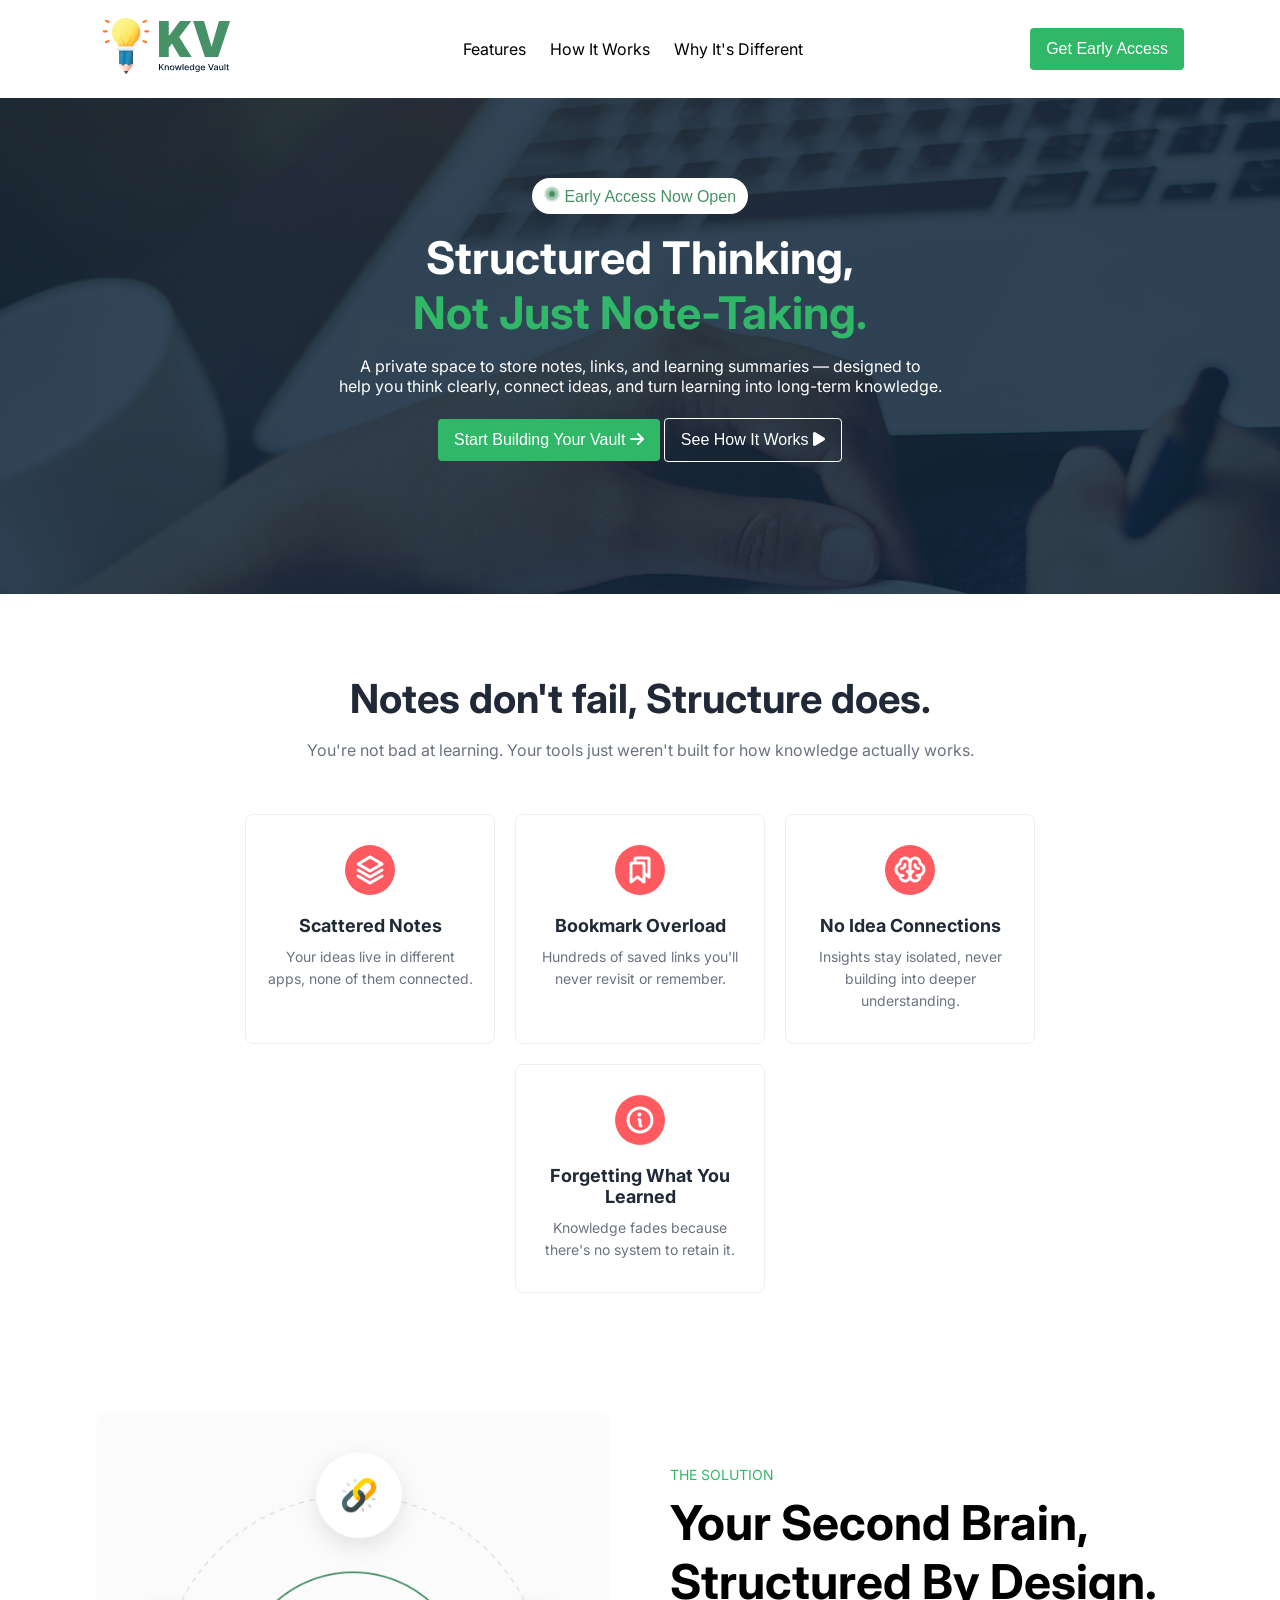
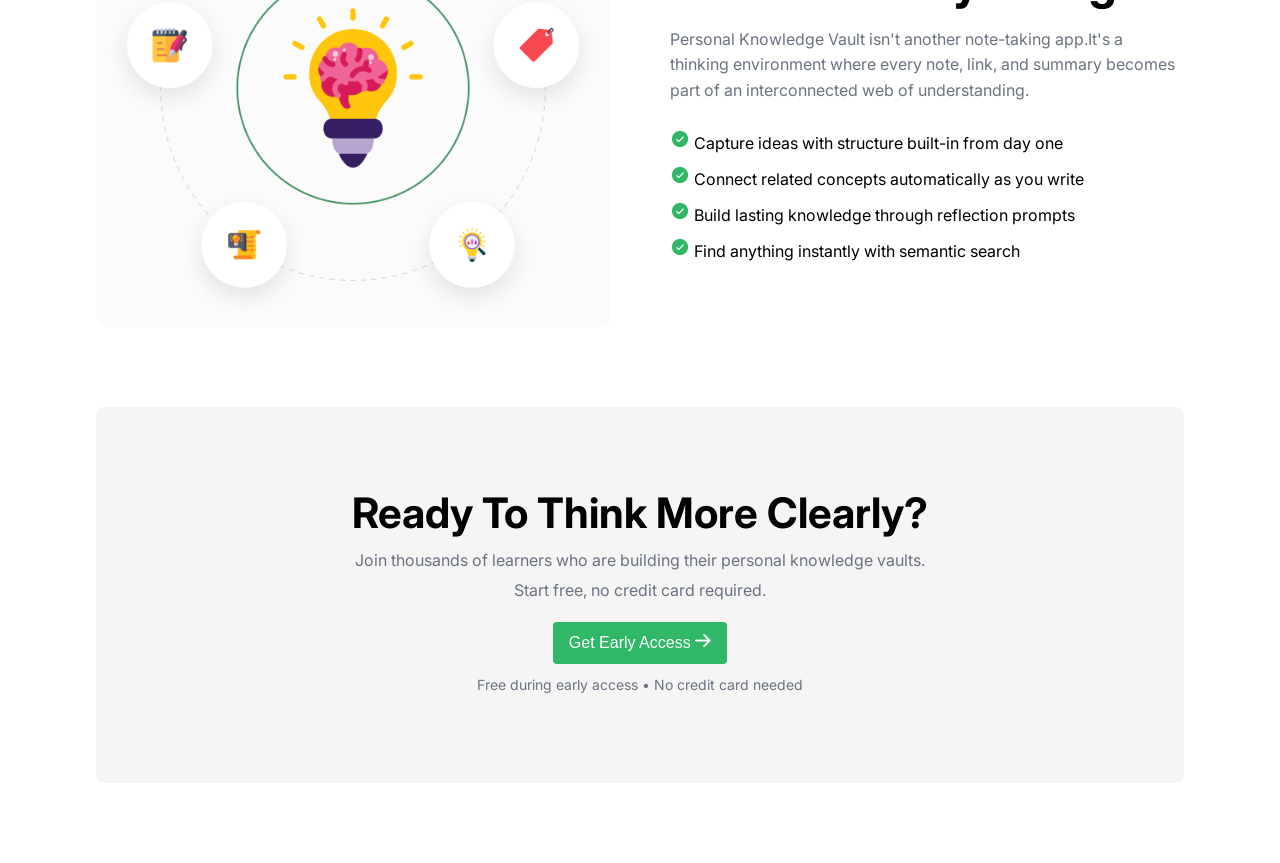
==== index.html @ 0dabcd23 "early access section added" ====
<!DOCTYPE html>
<html lang="en">
<head>
    <meta charset="UTF-8">
    <meta name="viewport" content="width=device-width, initial-scale=1.0">
    <title>knowledge vault</title>
    <link rel="stylesheet" href="style.css">
    <link rel="preconnect" href="https://fonts.googleapis.com">
<link rel="preconnect" href="https://fonts.gstatic.com" crossorigin>
<link href="https://fonts.googleapis.com/css2?family=Inter:ital,opsz,wght@0,14..32,100..900;1,14..32,100..900&family=Open+Sans:ital,wght@0,300..800;1,300..800&display=swap" rel="stylesheet">

<link rel="stylesheet" href="https://cdnjs.cloudflare.com/ajax/libs/font-awesome/6.5.0/css/all.min.css">

</head>
<body class="font-inter">

    <header>
        <nav>
            <div class="logo"><img src="images/logo-navbar.png" alt="logo"></div>
            <ul class="menu">
                <li><a href="">Features</a></li>
                <li><a href="">How It Works</a></li>
                <li><a href="">Why It's Different</a></li>
            </ul>
            <button class="btn">Get Early Access</button>
        </nav>
    </header>

    <section id="banner">
                <div class="banner-content">
                    <div>
                        <button class="btn-early-access"><img src="./images/Group 5.png" alt="" srcset=""> Early Access Now Open</button>
                    </div>
                    <div class="banner-heading">
                        <h1><span class="diff-color">Structured Thinking,</span><br>Not Just Note-Taking.</h1>
                    </div>

                    <p class="banner-msg">A private space to store notes, links, and learning summaries — designed to <br>
                    help you think clearly, connect ideas, and turn learning into long-term knowledge.</p>
                    
                    
                    <div>
                        <button class="btn">Start Building Your Vault <i class="fa-solid fa-arrow-right"></i></button>
                        <button class="btn-2">See How It Works <i class="fa-solid fa-play"></i></button>
                    </div>
                </div>
    </section>


    <section class="notes">
        <div class="notes-header">
            <h2>Notes don't fail, Structure does.</h2>
            <p>
            You're not bad at learning. Your tools just weren't built for how knowledge actually works.         
            </p>
        </div>
    
        <div class="notes-cards">
    
            <div class="card">
                <div class="icon"><img src="./images/Stack (1).png" alt="stack" srcset=""></div>
                <h3>Scattered Notes</h3>
                <p>
                    Your ideas live in different apps,
                    none of them connected.
                </p>
            </div>
    
            <div class="card">
                <div class="icon"><img src="./images/Bookmarks.png" alt="Bookmarks" srcset=""></div>
                <h3>Bookmark Overload</h3>
                <p>
                    Hundreds of saved links you'll
                    never revisit or remember.
                </p>
            </div>
    
            <div class="card">
                <div class="icon"><img src="./images/Brain.png" alt="" srcset=""></div>
                <h3>No Idea Connections</h3>
                <p>
                    Insights stay isolated,
                    never building into deeper understanding.
                </p>
            </div>     
    
            <div class="card">
                <div class="icon"><img src="./images/Info.png" alt="" srcset=""></div>
                <h3>Forgetting What You Learned</h3>
                <p>
                    Knowledge fades because there's
                    no system to retain it.
                </p>
            </div>
    
        </div>
    </section>


    <section class="second-brain">
    
        <div class="brain-image">
            <img src="./images/image 7.png" alt="Second Brain">
        </div>
    
        <div class="brain-content">
            <p class="solution">THE SOLUTION</p>
    
            <h2>Your Second Brain,<br> Structured By Design.</h2>
    
            <p class="description">
            Personal Knowledge Vault isn't another note-taking app.It's a thinking environment where every note, link, and
            summary becomes part of an interconnected web of understanding. 
            </p>
    
            <ul>
                <li><img src="./images/CheckCircle.png" alt="" srcset=""> Capture ideas with structure built-in from day one</li>
                <li><img src="./images/CheckCircle.png" alt="" srcset=""> Connect related concepts automatically as you write</li>
                <li><img src="./images/CheckCircle.png" alt="" srcset=""> Build lasting knowledge through reflection prompts</li>
                <li><img src="./images/CheckCircle.png" alt="" srcset=""> Find anything instantly with semantic search</li>
            </ul>
        </div>
    
    </section>

    <section class="early-access">
    
        <h2>Ready To Think More Clearly?</h2>
    
        <p>
            Join thousands of learners who are building
            their personal knowledge vaults.
        </p>
    
        <p>
            Start free, no credit card required.
        </p>
    
        <button class="btn">
            Get Early Access <img src="./images/Vector.png" alt="" srcset="">
        </button>
    
        <p class="small-text">
            Free during early access • No credit card needed
        </p>
    
    </section>

    <footer>

    </footer>

</body>
</html>
---- style.css ----
*{
    margin: 0;
    padding: 0;
    box-sizing: border-box;
}
.font-inter {
  font-family: "Inter", sans-serif;
  font-optical-sizing: auto;
}
header{
    padding: 16px 0 ;
}
nav{
    width: 85%;
    max-width: 1360px;
    display: flex;
    justify-content: space-between;
    margin: 0px auto;
}
nav .menu{
    list-style-type: none;
    display: flex;
    align-items: center;
    gap: 24px;
}
nav a{
    text-decoration: none;
    color: black;
}
.btn{
    margin: 12px 0px;
    padding: 12px 16px;
    background-color: #30B868;
    color: #ffffff;
    border-radius: 4px;
    font-size: 16px;
    font-weight: 500;
    border: none;
}
.btn-2{
    margin: 12px 0px;
    padding: 12px 16px;
    background: transparent;
    color: #ffffff;
    border-radius: 4px;
    font-size: 16px;
    font-weight: 500;
    border: 1px solid #FFFFFF;
}
#banner{
    padding-top: 80px ;
    padding-bottom: 120px ;
    background: url("./images/hero-bg.png")  
}
#banner .banner-content{
    width:85%;
    max-width: 1360px;
    text-align: center;
    color: #30B868;
    margin: 0 auto;
}
#banner .banner-content .btn-early-access{
    margin-bottom: 16px;
    padding: 8px 12px;
    background-color: #FFFFFF;
    color: #469165;
    border-radius: 20px;
    font-size: 16px;
    border: none;
}
#banner .banner-content .banner-heading{
    font-size: 30px;
    font-weight: bold;
    margin: 0 auto 16px;
    
}

.banner-msg{
    color: #FFFFFF;
    margin-bottom: 10px;
}
.diff-color {
    color: #FFFFFF;
}

/*notes*/

.notes {
    padding: 80px 10%;
    text-align: center;
}

.notes-header h2 {
    font-size: 40px;
    margin-bottom: 15px;
    color: #1f2937;
}

.notes-header p {
    max-width: 700px;
    margin: 0 auto 50px;
    color: #6b7280;
    line-height: 1.6;
}

.notes-cards {
    display: flex;
    gap: 20px;
    justify-content: center;
    flex-wrap: wrap;
}

.card {
    background: #fff;
    width: 250px;
    padding: 30px 20px;
    border: 1px solid #eee;
    border-radius: 8px;
    transition: 0.3s;
}

.card:hover {
    transform: translateY(-5px);
}

.icon {
    width: 50px;
    height: 50px;
    background: #ff5a5f;
    color: white;
    border-radius: 50%;
    margin: 0 auto 20px;
    display: flex;
    justify-content: center;
    align-items: center;
    font-size: 20px;
}

.card h3 {
    margin-bottom: 10px;
    font-size: 18px;
    color: #1f2937;
}

.card p {
    font-size: 14px;
    color: #6b7280;
    line-height: 1.6;
}


/*brain*/

.second-brain {
    width: 85%;
    max-width: 1360px;
    margin: 40px auto 80px;
    display: flex;
    align-items: center;
    gap: 60px;
}

.brain-image,
.brain-content {
    flex: 1;
}

.brain-image img {
    width: 100%;
    display: block;
}

.solution {
    color: #30B868;
    font-size: 14px;
    margin-bottom: 10px;
}

.brain-content h2 {
    font-size: 48px;
    margin-bottom: 16px;
}

.description {
    color: #6b7280;
    line-height: 1.6;
    margin-bottom: 26px;
}

.brain-content ul {
    list-style: none;
}

.brain-content li {
    margin-bottom: 12px;
}


/*early access*/
.early-access {
    width: 85%;
    max-width: 1360px;
    margin: 80px auto;
    padding: 80px 20px;
    text-align: center;
    background: #f5f5f5;
    border-radius: 8px;
}

.early-access h2 {
    font-size: 42px;
    margin-bottom: 12px;
}

.early-access p {
    color: #6b7280;
    margin-bottom: 10px;
}

.small-text {
    font-size: 14px;
}
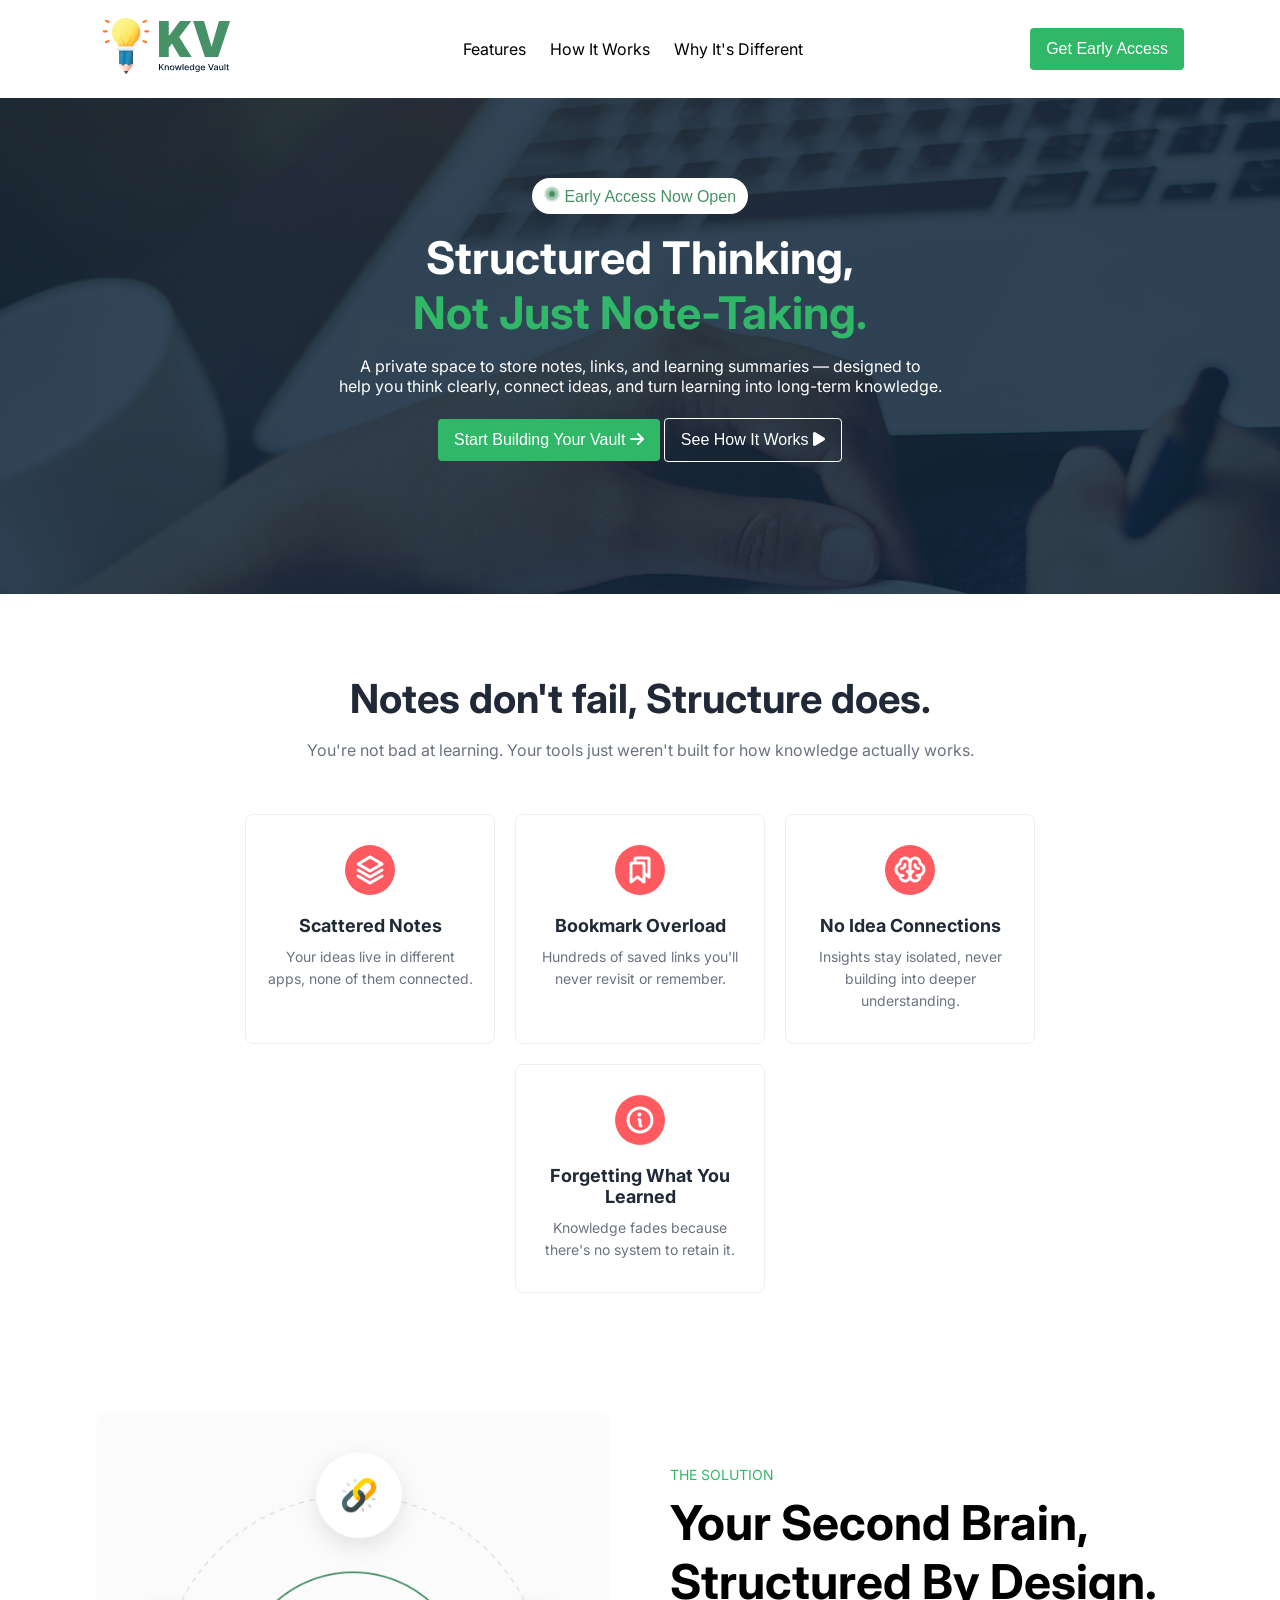
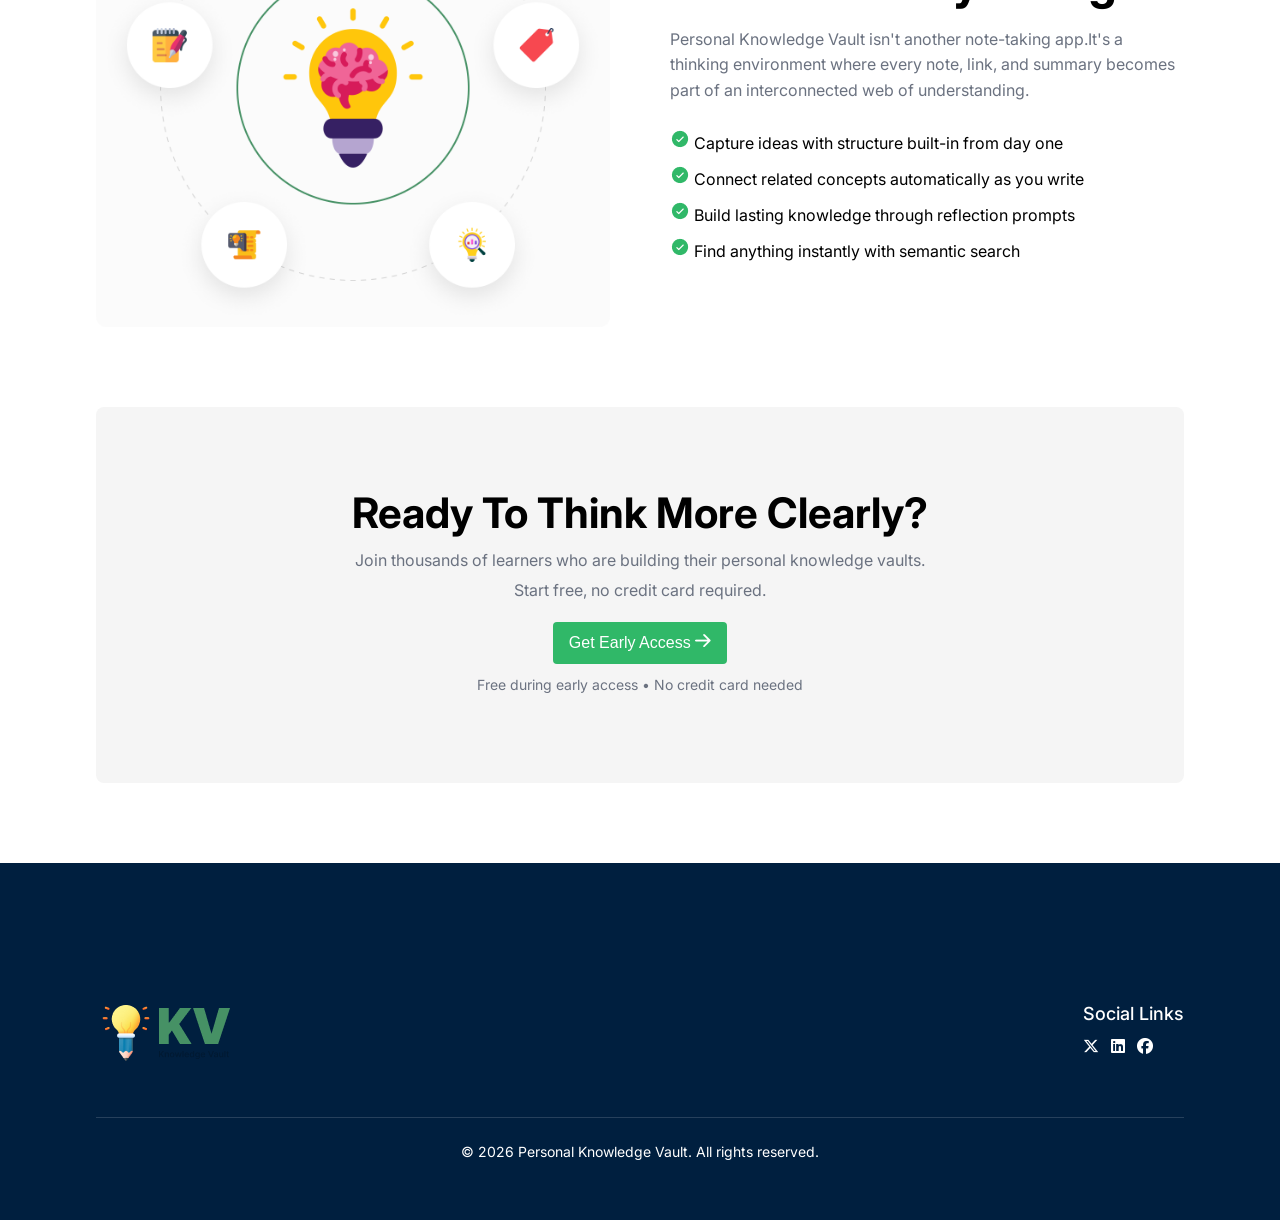
==== commit 2df93f5a: "early access and footer section added" ====
--- a/index.html
+++ b/index.html
@@ -147,7 +147,35 @@
     </section>
 
     <footer>
-
+            <footer>
+                <div class="footer-container">
+            
+                    <div class="footer-top">
+            
+                        <div class="footer-logo">
+                            <img src="./images/logo-navbar.png" alt="KV Logo">
+                        </div>
+            
+                        <div class="footer-social">
+                            <h4>Social Links</h4>
+            
+                            <div class="social-icons">
+                                <a href="#"><i class="fa-brands fa-x-twitter"></i></a>
+                                <a href="#"><i class="fa-brands fa-linkedin"></i></a>
+                                <a href="#"><i class="fa-brands fa-facebook"></i></a>
+                            </div>
+                        </div>
+            
+                    </div>
+            
+                    <hr>
+            
+                    <p class="copyright">
+                        © 2026 Personal Knowledge Vault. All rights reserved.
+                    </p>
+            
+                </div>
+            </footer>
     </footer>
 
 </body>
--- a/style.css
+++ b/style.css
@@ -219,4 +219,54 @@
 
 .small-text {
     font-size: 14px;
+}
+
+/*footer*/
+footer {
+    background-color: #001F3F;
+    padding: 70px 0 30px;
+}
+
+.footer-container {
+    width: 85%;
+    max-width: 1360px;
+    margin: 0 auto;
+}
+
+.footer-top {
+    display: flex;
+    justify-content: space-between;
+    align-items: flex-start;
+}
+
+
+
+.footer-social h4 {
+    color: white;
+    margin-bottom: 12px;
+    font-size: 18px;
+    font-weight: 500;
+}
+
+.social-icons {
+    display: flex;
+    gap: 12px;
+}
+
+.social-icons a {
+    color: white;
+    font-size: 16px;
+    text-decoration: none;
+}
+
+footer hr {
+    border: none;
+    border-top: 1px solid rgba(255, 255, 255, 0.15);
+    margin: 50px 0 25px;
+}
+
+.copyright {
+    text-align: center;
+    color: white;
+    font-size: 14px;
 }
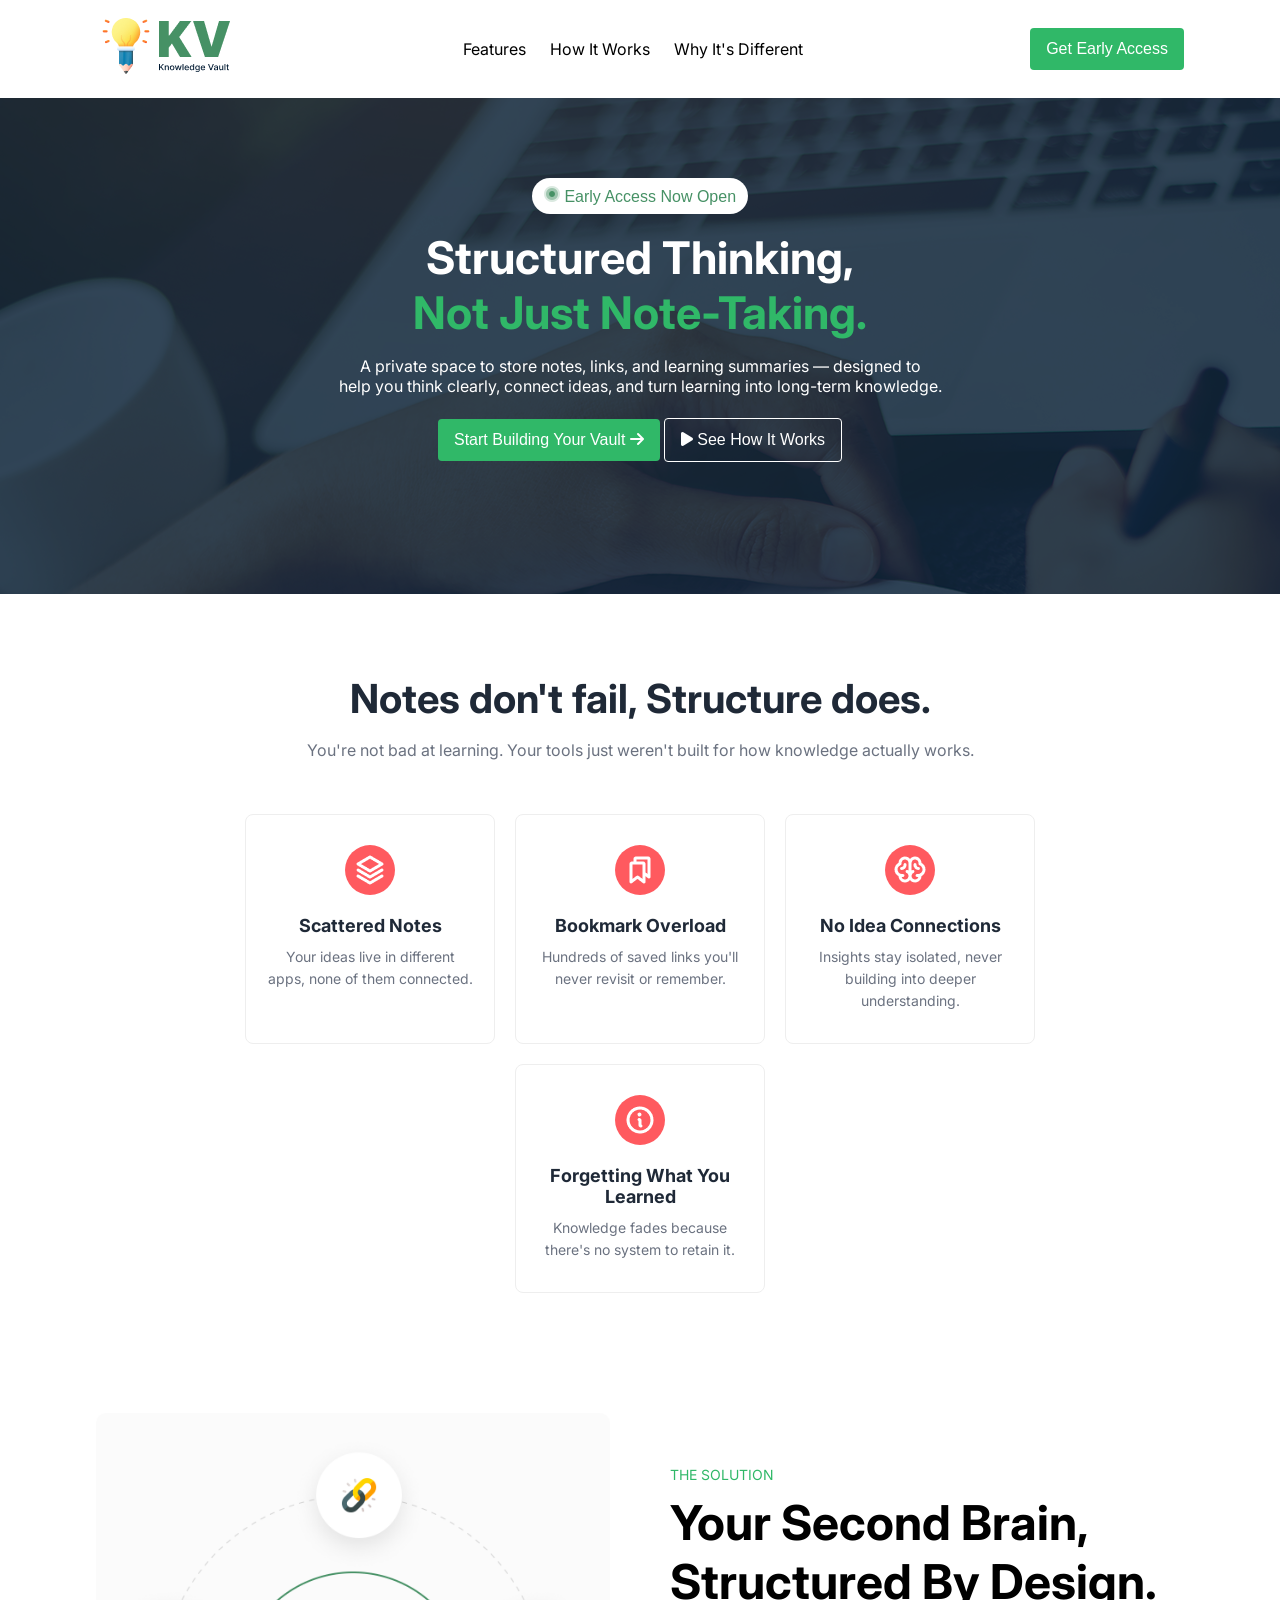
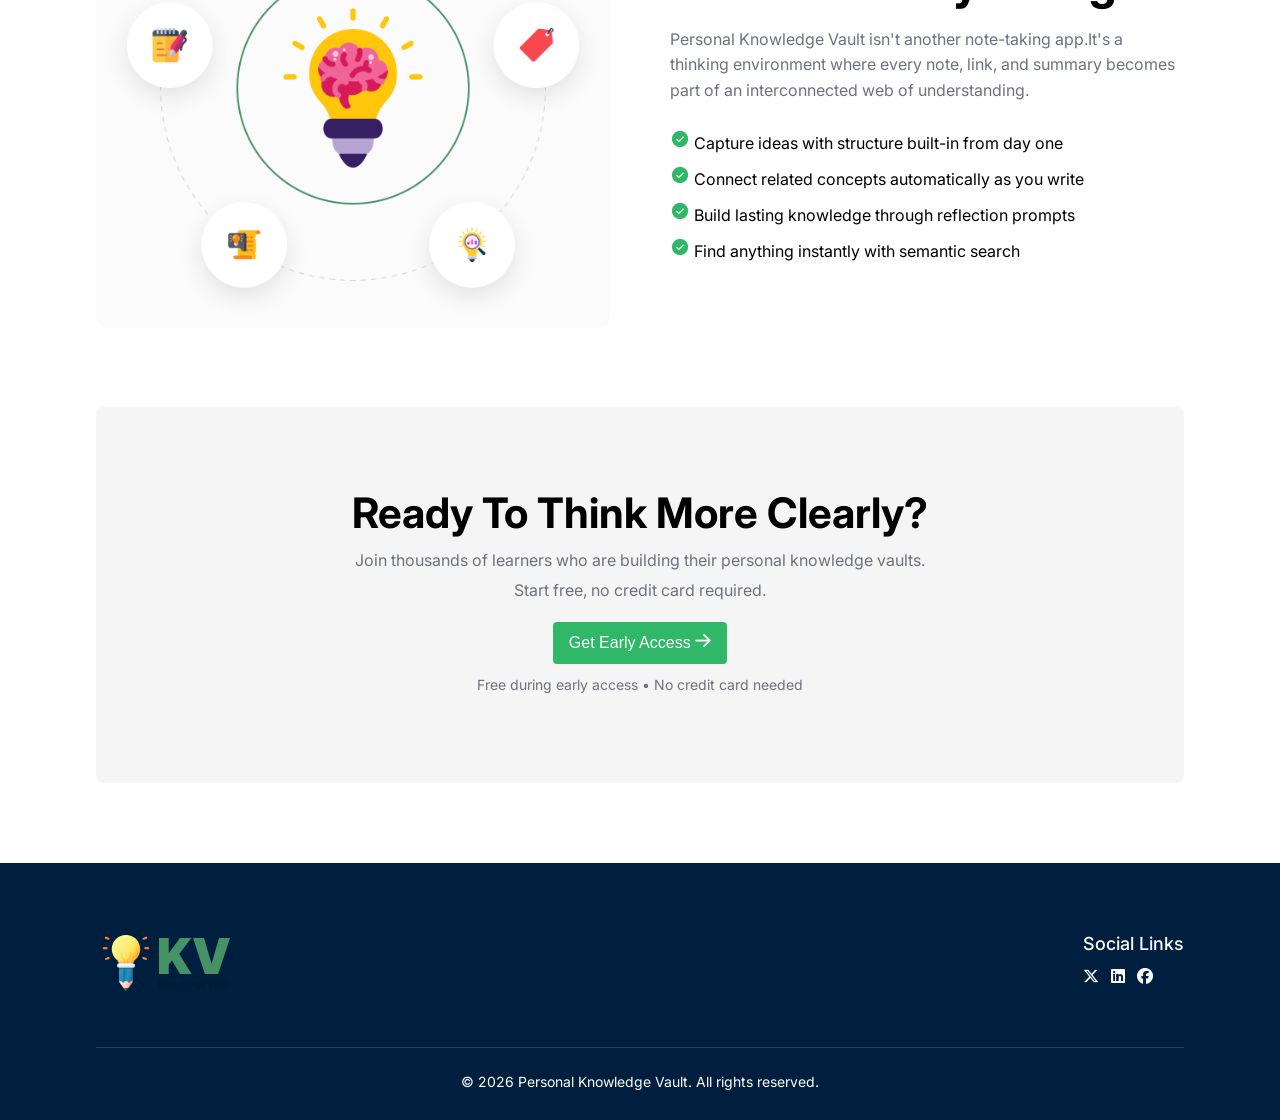
==== commit d9b14a76: "add hover effect" ====
--- a/index.html
+++ b/index.html
@@ -41,7 +41,7 @@
                     
                     <div>
                         <button class="btn">Start Building Your Vault <i class="fa-solid fa-arrow-right"></i></button>
-                        <button class="btn-2">See How It Works <i class="fa-solid fa-play"></i></button>
+                        <button class="btn-2"><i class="fa-solid fa-play"></i> See How It Works </button>
                     </div>
                 </div>
     </section>
@@ -147,7 +147,6 @@
     </section>
 
     <footer>
-            <footer>
                 <div class="footer-container">
             
                     <div class="footer-top">
@@ -175,7 +174,6 @@
                     </p>
             
                 </div>
-            </footer>
     </footer>
 
 </body>
--- a/style.css
+++ b/style.css
@@ -269,4 +269,29 @@
     text-align: center;
     color: white;
     font-size: 14px;
+}
+
+
+/*hover */
+
+.btn,
+.btn-2,
+.btn-early-access {
+    cursor: pointer;
+    transition: all 0.3s ease;
+}
+
+.btn:hover {
+    background-color: #249653;
+    transform: translateY(-3px);
+}
+
+.btn-2:hover {
+    background-color: rgba(255, 255, 255, 0.15);
+    transform: translateY(-3px);
+}
+
+.btn-early-access:hover {
+    transform: translateY(-3px);
+    box-shadow: 0 4px 12px rgba(0, 0, 0, 0.15);
 }
